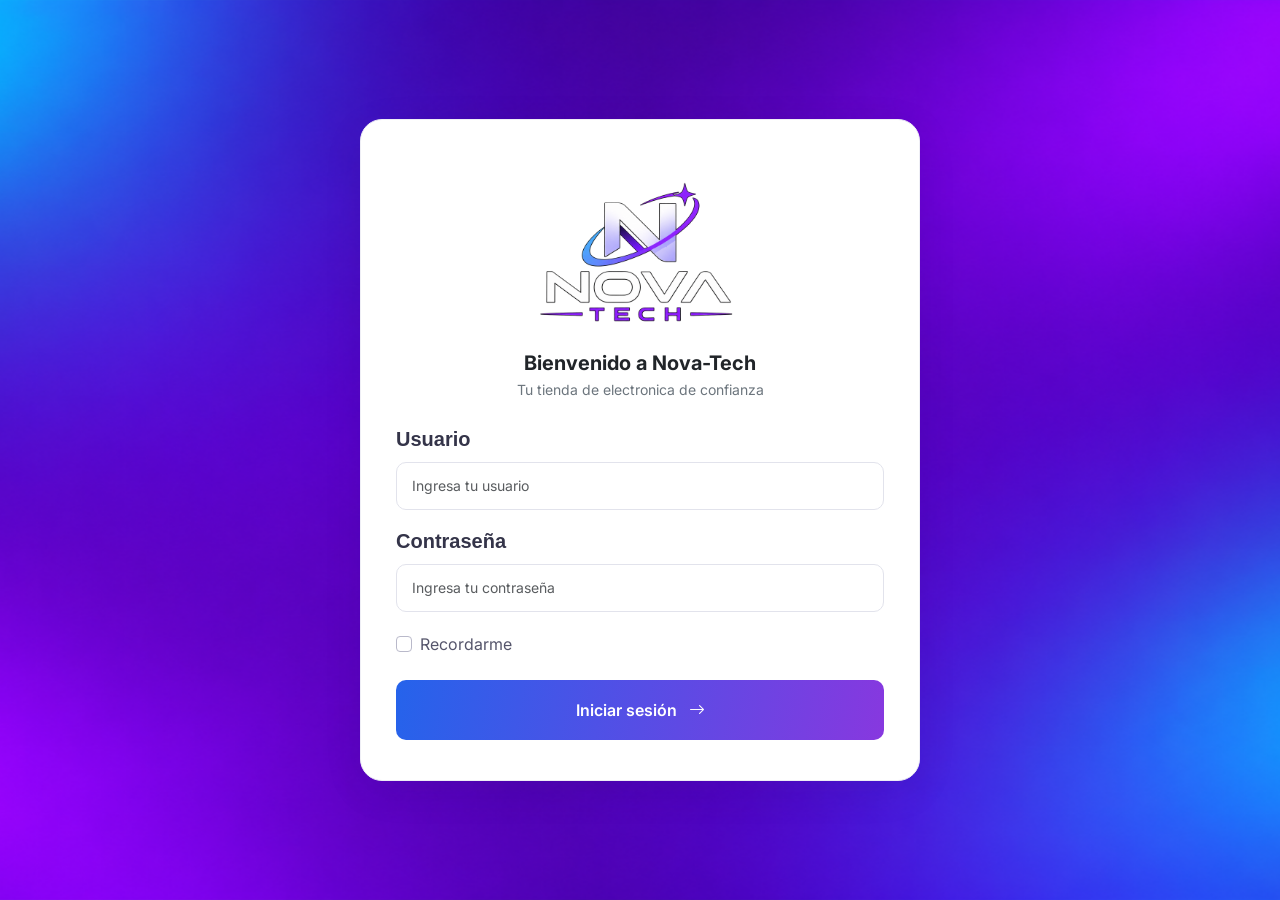
==== index.html @ df4de1b3 "login no funciona" ====
<!DOCTYPE html>
<html lang="es">
<head>
    <meta charset="UTF-8">
    <meta name="viewport" content="width=device-width, initial-scale=1.0">


    <link href="https://cdn.jsdelivr.net/npm/bootstrap@5.3.8/dist/css/bootstrap.min.css" rel="stylesheet">

    <link rel="stylesheet" href="https://cdn.jsdelivr.net/npm/bootstrap-icons@1.13.1/font/bootstrap-icons.min.css">

    <link href="https://fonts.googleapis.com/css2?family=Inter:wght@400;500;600;700;800&display=swap" rel="stylesheet">

    <link rel="stylesheet" href="css/estilos.css">

    <title>Nova-Tech</title>
</head>

<body>

    <main class="login-container">

        <section class="login-card">

            <header class="text-center">

                <img src="img/logo.png" width="280">



                

            </header>

            <section aria-labelledby="titulo-login" class="text-center">

                <h2 id="titulo-login" class="fw-bold fs-5 mb-1 m-1">
                    Bienvenido a Nova-Tech
                </h2>

                <p class="text-secondary small mb-4">
                    Tu tienda de electronica de confianza
                </p>

            </section>

            <form id="loginForm">

            
                <fieldset class="mb-3">

                    <label for="usuario" class="form-label">
                        Usuario
                    </label>

                    <span class="input-group-custom">
                        

                        <input
                            type="text"
                            class="form-control"
                            id="usuario"
                            placeholder="Ingresa tu usuario"
                            required
                        >
                    </span>

                </fieldset>

                
                <fieldset class="mb-3">

                    <label for="password" class="form-label">
                        Contraseña 
                    </label>
                    

                    <span class="input-group-custom">
                        

                        <input
                            type="password"
                            class="form-control"
                            id="password"
                            placeholder="Ingresa tu contraseña"
                            required
                        >

                        
                    </span>

                    

                </fieldset>

                    <section class="recordar mb-4">
                        <label class="form-check">
                            <input
                                class="form-check-input"
                                type="checkbox"
                                id="recordar"
                            >
                            <span class="form-check-label">
                                Recordarme
                            </span>
                        </label>
                    </section>
               
                
                

                
                <button type="button" class="btn btn-login w-100">
                    Iniciar sesión
                    <i class="bi bi-arrow-right ms-2"></i>
                </button>

                </section>

            </form>


        </section>

    </main>

    <script src="https://cdn.jsdelivr.net/npm/bootstrap@5.3.8/dist/js/bootstrap.bundle.min.js"></script>

    

</body>
</html>
---- css/estilos.css ----
body {
    background-image: url("../img/fondo.png");
    background-size: cover;
    background-position: center;
    background-repeat: no-repeat;
    min-height: 100vh;

    font-family: 'Inter', sans-serif;
    display: flex;
    align-items: center;
    justify-content: center;
}

.login-container {
    
    width: 100%;
    max-width: 600px;
    padding: 20px;
}

.login-card {
    width: 100%;
    min-height: 600px;
    background: white;
    border-radius: 22px;
    padding: 40px 35px;
    box-shadow: 0 10px 40px rgba(30, 30, 60, 0.08);
    border: 1px solid #eeeeF5;
}

.form-label {
    font-family:'Franklin Gothic Medium', 'Arial Narrow', Arial, sans-serif;
    font-size: 20px;
    font-weight: 600;
    color: #343449;
}

.form-control {
    height: 48px;
    border-radius: 10px;
    border: 1px solid #e2e3ec;
    font-size: 14px;
    padding-left: 15px;
}

.form-control:focus {
    border-color: #8b5cf6;
    box-shadow: 0 0 0 3px rgba(139, 92, 246, 0.12);
}

.btn-login {
    
    height: 60px;
    border-radius: 10px;
    background: linear-gradient(100deg, #2563eb, #8738df);
    color: white;
    font-weight: 600;
    border: none;
    transition: 0.3s;
}

.btn-login:hover {
    color: white;
    transform: translateY(-2px);
    box-shadow: 0 6px 18px rgba(116, 67, 220, 0.25);
}

.recordar {
    margin-top: 20px;
    color: #55556b;
    font-size: 16px;
}

.recordar .form-check-input {
    cursor: pointer;
    border-color: #b9b9ca;
}
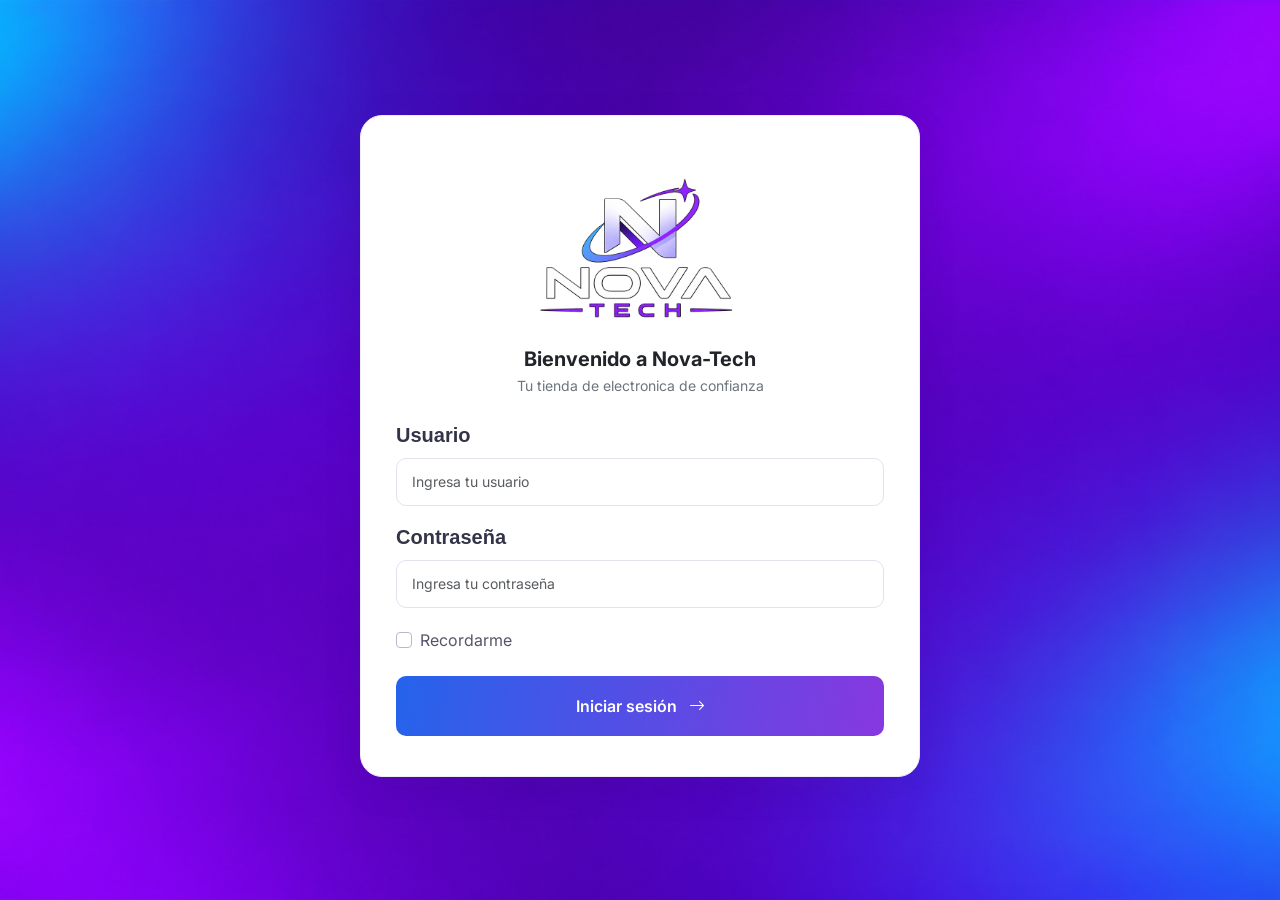
==== commit 36910ce4: "funcionalidad del login con la API" ====
--- a/index.html
+++ b/index.html
@@ -111,12 +111,14 @@
                 
 
                 
-                <button type="button" class="btn btn-login w-100">
+                <button type="button" onclick="iniciarSesion()" class="btn btn-login w-100">
                     Iniciar sesión
                     <i class="bi bi-arrow-right ms-2"></i>
                 </button>
 
                 </section>
+
+                <h6 id="errorLogin"></h6>
 
             </form>
 
@@ -124,7 +126,7 @@
         </section>
 
     </main>
-
+    <script src="js/login.js"></script>
     <script src="https://cdn.jsdelivr.net/npm/bootstrap@5.3.8/dist/js/bootstrap.bundle.min.js"></script>
 
     
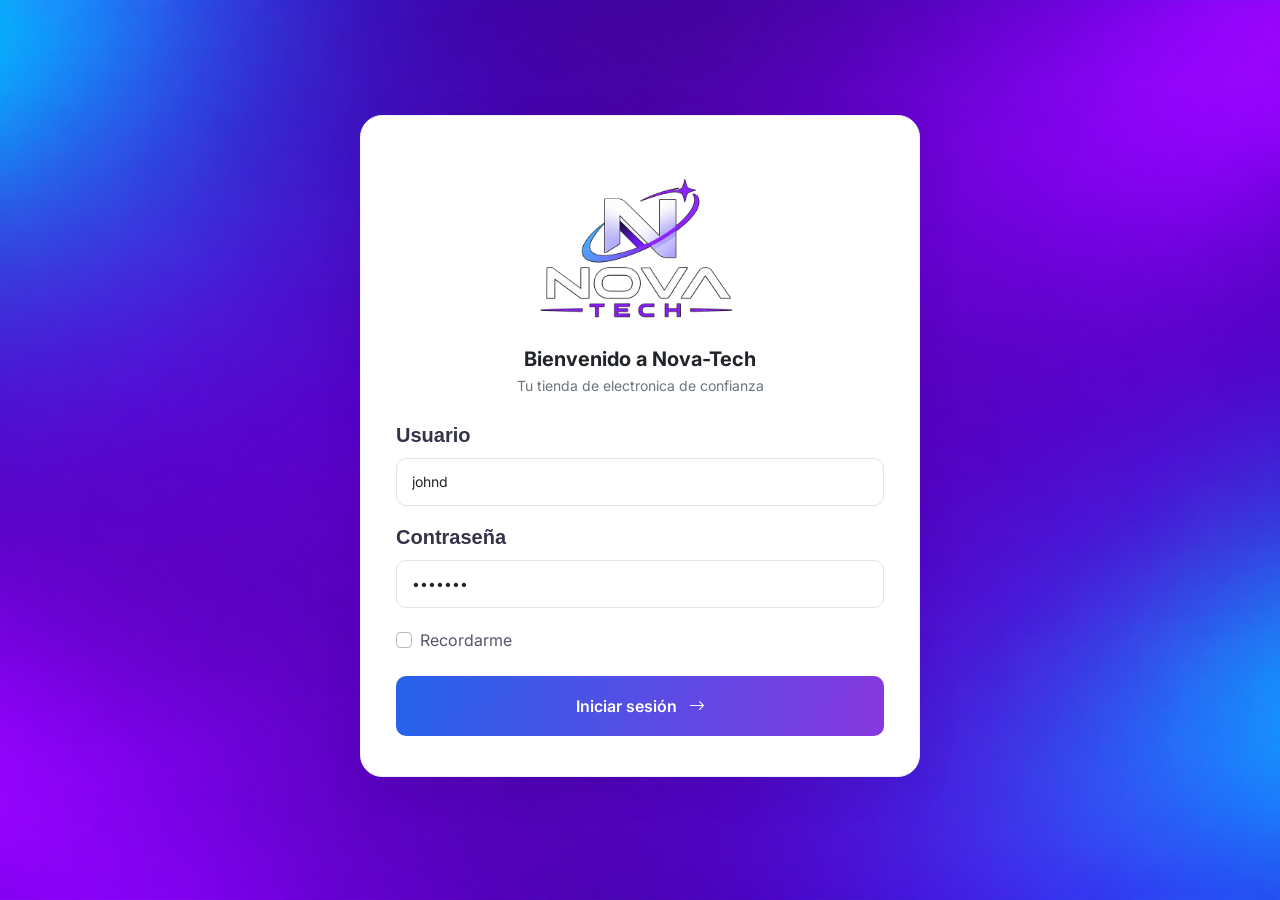
==== commit 2b283976: "Implementacion indexAdmin" ====
--- a/index.html
+++ b/index.html
@@ -62,6 +62,7 @@
                             class="form-control"
                             id="usuario"
                             placeholder="Ingresa tu usuario"
+                            value="johnd"
                             required
                         >
                     </span>
@@ -84,6 +85,7 @@
                             class="form-control"
                             id="password"
                             placeholder="Ingresa tu contraseña"
+                            value="m38rmF$"
                             required
                         >
 
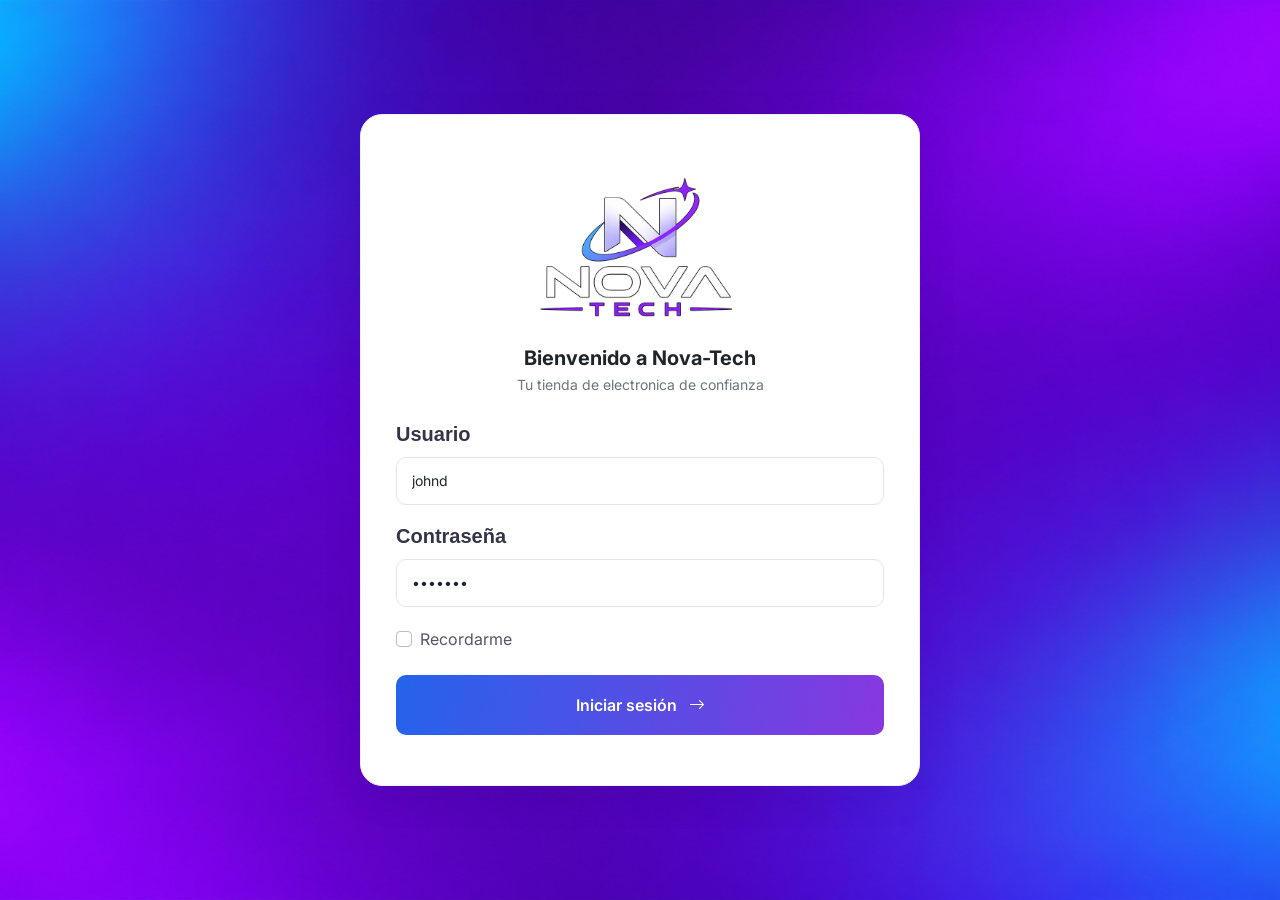
==== commit 8d271f9a: "recursos humanos funcional" ====
--- a/index.html
+++ b/index.html
@@ -117,11 +117,9 @@
                     Iniciar sesión
                     <i class="bi bi-arrow-right ms-2"></i>
                 </button>
+                <h6 id="errorLogin"></h6>
 
                 </section>
-
-                <h6 id="errorLogin"></h6>
-
             </form>
 
 
--- a/css/estilos.css
+++ b/css/estilos.css
@@ -75,4 +75,11 @@
 .recordar .form-check-input {
     cursor: pointer;
     border-color: #b9b9ca;
+}
+
+#errorLogin {
+    text-align: center;
+    color: red;
+    font-size: 17px;
+    margin-top: 10px;
 }
